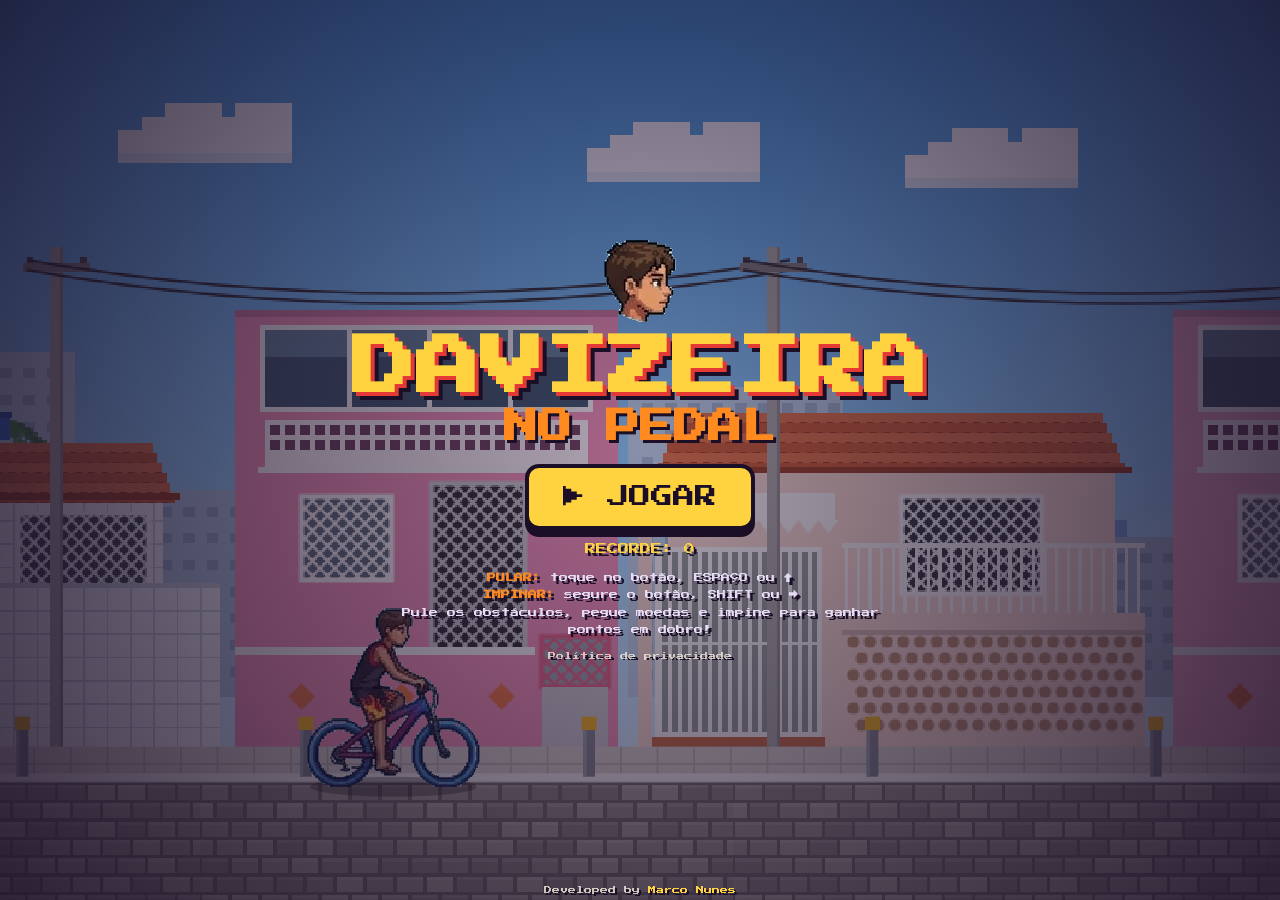
==== index.html @ 4e3d2de4 "Davizeira no Pedal: jogo de bike em pixel art (HTML, CSS e JS) - Sprites recortados da folha origina" ====
<!DOCTYPE html>
<html lang="pt-BR">
<head>
  <meta charset="UTF-8">
  <meta name="viewport" content="width=device-width, initial-scale=1.0, viewport-fit=cover, user-scalable=no">
  <meta name="theme-color" content="#3f9be6">
  <meta name="description" content="Pedale pela quebrada com o Davizeira: pule obstáculos, pegue moedas e impine a bike!">
  <meta name="mobile-web-app-capable" content="yes">
  <meta name="apple-mobile-web-app-capable" content="yes">
  <meta name="apple-mobile-web-app-status-bar-style" content="black-translucent">
  <title>Davizeira no Pedal</title>
  <link rel="manifest" href="manifest.json">
  <link rel="icon" type="image/png" href="icons/icon-192.png">
  <link rel="apple-touch-icon" href="icons/apple-touch-icon.png">
  <link rel="preconnect" href="https://fonts.googleapis.com">
  <link rel="preconnect" href="https://fonts.gstatic.com" crossorigin>
  <link href="https://fonts.googleapis.com/css2?family=Press+Start+2P&display=swap" rel="stylesheet">
  <link rel="stylesheet" href="style.css">
</head>
<body>
  <canvas id="tela"></canvas>

  <!-- HUD -->
  <div class="hud" id="hud" hidden>
    <div class="hud-esq">
      <div class="vidas" id="vidas"></div>
      <div class="moedas"><img src="assets/sprites/icone_7.png" alt=""> <span id="moedas">0</span></div>
    </div>
    <div class="hud-centro">
      <div class="pontos" id="pontos">0</div>
      <div class="combo" id="combo"></div>
    </div>
    <div class="hud-dir">
      <button class="hud-btn" id="btn-som" aria-label="Som">🔊</button>
      <button class="hud-btn" id="btn-pausa" aria-label="Pausar">⏸</button>
    </div>
  </div>

  <!-- Controles de toque -->
  <div class="controles" id="controles" hidden>
    <button class="ctrl ctrl-impinar" id="btn-impinar">IMPINAR</button>
    <button class="ctrl ctrl-especial" id="btn-especial" hidden>
      <span>★ ESPECIAL</span>
      <i class="vida-especial"><b id="barra-especial"></b></i>
    </button>
    <button class="ctrl ctrl-pular" id="btn-pular">PULAR</button>
  </div>

  <!-- Tela inicial -->
  <section class="painel ativo" id="tela-inicio">
    <div class="caixa">
      <img class="cabeca" src="assets/sprites/icone_2.png" alt="Davi">
      <h1 class="titulo">
        <span class="t1">DAVIZEIRA</span>
        <span class="t2">NO PEDAL</span>
      </h1>
      <button class="btn-jogar" id="btn-jogar">▶ JOGAR</button>
      <p class="recorde">RECORDE: <span id="recorde-inicio">0</span></p>
      <div class="dicas">
        <p><b>PULAR:</b> toque no botão, ESPAÇO ou ↑</p>
        <p><b>IMPINAR:</b> segure o botão, SHIFT ou →</p>
        <p>Pule os obstáculos, pegue moedas e impine para ganhar pontos em dobro!</p>
      </div>
      <p class="girar">📱↻ Gire o celular para jogar melhor</p>
      <a class="link-privacidade" href="privacidade.html">Política de privacidade</a>
    </div>
  </section>

  <!-- Pausa -->
  <section class="painel" id="tela-pausa">
    <div class="caixa">
      <h2 class="subtitulo">PAUSADO</h2>
      <button class="btn-jogar" id="btn-continuar">▶ CONTINUAR</button>
      <button class="btn-sec" id="btn-sair">MENU</button>
    </div>
  </section>

  <!-- Fim de jogo -->
  <section class="painel" id="tela-fim">
    <div class="caixa">
      <img class="queda" src="assets/sprites/icone_4.png" alt="">
      <h2 class="subtitulo">SE LASCOU!</h2>
      <div class="resultado">
        <p>PONTOS <b id="fim-pontos">0</b></p>
        <p>MOEDAS <b id="fim-moedas">0</b></p>
        <p>RECORDE <b id="fim-recorde">0</b></p>
      </div>
      <p class="novo-recorde" id="novo-recorde" hidden>🏆 NOVO RECORDE!</p>
      <button class="btn-jogar" id="btn-denovo">↻ JOGAR DE NOVO</button>
      <button class="btn-sec" id="btn-menu">MENU</button>
    </div>
  </section>

  <footer class="credito">Developed by <b>Marco Nunes</b></footer>

  <script src="game.js"></script>
  <script>
    // Instala o service worker (funcionar offline / virar app)
    if ('serviceWorker' in navigator) {
      window.addEventListener('load', () => navigator.serviceWorker.register('service-worker.js'));
    }
  </script>
</body>
</html>
---- style.css ----
* {
  margin: 0;
  padding: 0;
  box-sizing: border-box;
}

[hidden] { display: none !important; }

:root {
  --roxo: #2b1840;
  --laranja: #ff8a1f;
  --amarelo: #ffd23f;
  --vermelho: #e53935;
  --azul: #3f6fe0;
  --texto: #fff8e7;
  --sombra: #1a0f26;
}

html, body {
  height: 100%;
  overflow: hidden;
  background: var(--roxo);
  color: var(--texto);
  font-family: 'Press Start 2P', monospace;
  -webkit-user-select: none;
  user-select: none;
  touch-action: none;
  -webkit-tap-highlight-color: transparent;
}

#tela {
  position: fixed;
  inset: 0;
  width: 100%;
  height: 100%;
  display: block;
  image-rendering: pixelated;
}

button {
  font-family: inherit;
  cursor: pointer;
}

/* ---------- HUD ---------- */
.hud {
  position: fixed;
  top: 0;
  left: 0;
  right: 0;
  display: flex;
  justify-content: space-between;
  align-items: flex-start;
  padding: max(10px, env(safe-area-inset-top)) max(12px, env(safe-area-inset-right)) 0 max(12px, env(safe-area-inset-left));
  pointer-events: none;
  text-shadow: 3px 3px 0 var(--sombra);
}

.hud-esq,
.hud-dir {
  display: flex;
  gap: 10px;
  align-items: center;
  flex: 1;
}

.hud-esq { flex-direction: column; align-items: flex-start; gap: 8px; }
.hud-dir { justify-content: flex-end; }

.vidas { display: flex; gap: 4px; }
.vidas img { width: 26px; image-rendering: pixelated; }
.vidas img.perdida { filter: grayscale(1) brightness(0.4); }

.moedas {
  display: flex;
  align-items: center;
  gap: 6px;
  font-size: 14px;
  color: var(--amarelo);
}

.moedas img { width: 20px; image-rendering: pixelated; }

.hud-centro { text-align: center; flex: 1; }

.pontos {
  font-size: clamp(16px, 3vw, 26px);
}

.combo {
  margin-top: 8px;
  font-size: 12px;
  color: var(--laranja);
  min-height: 1em;
  animation: piscar 0.5s steps(2) infinite;
}

.combo:empty { animation: none; }

.hud-btn {
  pointer-events: auto;
  width: 44px;
  height: 44px;
  font-size: 18px;
  color: var(--texto);
  background: rgba(26, 15, 38, 0.55);
  border: 3px solid var(--texto);
  border-radius: 8px;
}

/* ---------- Controles de toque ---------- */
.controles {
  position: fixed;
  left: 0;
  right: 0;
  bottom: 0;
  display: flex;
  justify-content: space-between;
  padding: 0 max(16px, env(safe-area-inset-right)) max(16px, env(safe-area-inset-bottom)) max(16px, env(safe-area-inset-left));
  pointer-events: none;
}

.ctrl {
  pointer-events: auto;
  width: clamp(84px, 15vw, 140px);
  height: clamp(58px, 20vh, 100px);
  font-size: clamp(9px, 1.6vw, 13px);
  color: var(--texto);
  border: 3px solid rgba(255, 248, 231, 0.9);
  border-radius: 18px;
  box-shadow: 0 5px 0 rgba(26, 15, 38, 0.7);
  text-shadow: 2px 2px 0 var(--sombra);
  touch-action: none;
}

.ctrl-impinar { background: rgba(63, 111, 224, 0.55); }
.ctrl-pular { background: rgba(229, 57, 53, 0.55); }

.ctrl.apertado {
  transform: translateY(4px);
  box-shadow: 0 2px 0 var(--sombra);
  filter: brightness(1.2);
}

/* Em computador com mouse, os botões ficam discretos (usa-se o teclado) */
@media (hover: hover) and (pointer: fine) {
  .ctrl { opacity: 0.55; }
}

/* ---------- Telas (início, pausa, fim) ---------- */
.painel {
  position: fixed;
  inset: 0;
  display: none;
  align-items: center;
  justify-content: center;
  padding: 16px;
  background: radial-gradient(circle, rgba(43, 24, 64, 0.35), rgba(26, 15, 38, 0.85));
}

.painel.ativo { display: flex; }

.caixa {
  display: flex;
  flex-direction: column;
  align-items: center;
  gap: 14px;
  max-height: 100%;
  overflow-y: auto;
  text-align: center;
  text-shadow: 3px 3px 0 var(--sombra);
}

.cabeca {
  width: 72px;
  image-rendering: pixelated;
  animation: balancar 1.6s ease-in-out infinite;
}

.titulo {
  display: flex;
  flex-direction: column;
  gap: 10px;
  line-height: 1;
}

.titulo .t1 {
  font-size: clamp(26px, 7vw, 64px);
  color: var(--amarelo);
  text-shadow: 4px 4px 0 var(--vermelho), 8px 8px 0 var(--sombra);
}

.titulo .t2 {
  font-size: clamp(16px, 4vw, 34px);
  color: var(--laranja);
  text-shadow: 3px 3px 0 var(--sombra);
}

.subtitulo {
  font-size: clamp(22px, 5vw, 40px);
  color: var(--amarelo);
  text-shadow: 4px 4px 0 var(--vermelho), 7px 7px 0 var(--sombra);
}

.btn-jogar {
  margin-top: 6px;
  padding: 18px 34px;
  font-size: clamp(14px, 2.6vw, 22px);
  color: var(--sombra);
  background: var(--amarelo);
  border: 4px solid var(--sombra);
  border-radius: 14px;
  box-shadow: 0 7px 0 var(--sombra);
  text-shadow: none;
  animation: pulsar 1.2s ease-in-out infinite;
}

.btn-jogar:active {
  transform: translateY(5px);
  box-shadow: 0 2px 0 var(--sombra);
}

.btn-sec {
  padding: 12px 24px;
  font-size: 12px;
  color: var(--texto);
  background: transparent;
  border: 3px solid var(--texto);
  border-radius: 10px;
}

.recorde {
  font-size: 11px;
  color: var(--amarelo);
}

.dicas {
  max-width: 520px;
  font-size: 9px;
  line-height: 1.9;
  color: #e6dcf5;
}

.dicas b { color: var(--laranja); }

.girar {
  display: none;
  font-size: 10px;
  color: var(--laranja);
  animation: piscar 1s steps(2) infinite;
}

@media (orientation: portrait) and (max-width: 700px) {
  .girar { display: block; }
}

.queda { width: 140px; image-rendering: pixelated; }

.resultado {
  display: grid;
  gap: 10px;
  font-size: 12px;
}

.resultado b { color: var(--amarelo); margin-left: 8px; }

.novo-recorde {
  font-size: 12px;
  color: var(--laranja);
  animation: piscar 0.6s steps(2) infinite;
}

.credito {
  position: fixed;
  left: 0;
  right: 0;
  bottom: max(6px, env(safe-area-inset-bottom));
  text-align: center;
  font-size: 8px;
  color: rgba(255, 248, 231, 0.75);
  text-shadow: 2px 2px 0 var(--sombra);
  pointer-events: none;
}

.credito b { color: var(--amarelo); font-weight: normal; }

body.jogando .credito { display: none; }

/* Telas baixas (celular deitado) */
@media (max-height: 460px) {
  .caixa { gap: 8px; }
  .cabeca { width: 48px; }
  .titulo .t1 { font-size: clamp(22px, 9vh, 48px); }
  .dicas { font-size: 8px; line-height: 1.7; }
  .btn-jogar { padding: 12px 26px; }
}

@keyframes pulsar {
  50% { transform: scale(1.06); }
}

@keyframes piscar {
  50% { opacity: 0.35; }
}

@keyframes balancar {
  50% { transform: rotate(-8deg) translateY(-4px); }
}

.link-privacidade {
  font-size: 8px;
  color: rgba(255, 248, 231, 0.7);
}

/* ---------- Botão do especial ---------- */
.ctrl-especial {
  position: absolute;
  left: 50%;
  bottom: max(16px, env(safe-area-inset-bottom));
  transform: translateX(-50%);
  display: flex;
  flex-direction: column;
  align-items: center;
  justify-content: center;
  gap: 8px;
  width: clamp(130px, 22vw, 200px);
  color: var(--sombra);
  text-shadow: none;
  background: linear-gradient(180deg, #ffe680, #ffb300);
  border-color: #fff8e7;
  opacity: 1 !important;
  animation: especial 0.6s ease-in-out infinite;
}

.ctrl-especial.apertado { transform: translateX(-50%) translateY(4px); }

.vida-especial {
  display: block;
  width: 80%;
  height: 8px;
  background: rgba(26, 15, 38, 0.45);
  border-radius: 4px;
  overflow: hidden;
}

.vida-especial b {
  display: block;
  height: 100%;
  width: 100%;
  background: #e53935;
  border-radius: 4px;
}

@keyframes especial {
  50% { box-shadow: 0 5px 0 var(--sombra), 0 0 26px 6px rgba(255, 210, 63, 0.85); }
}
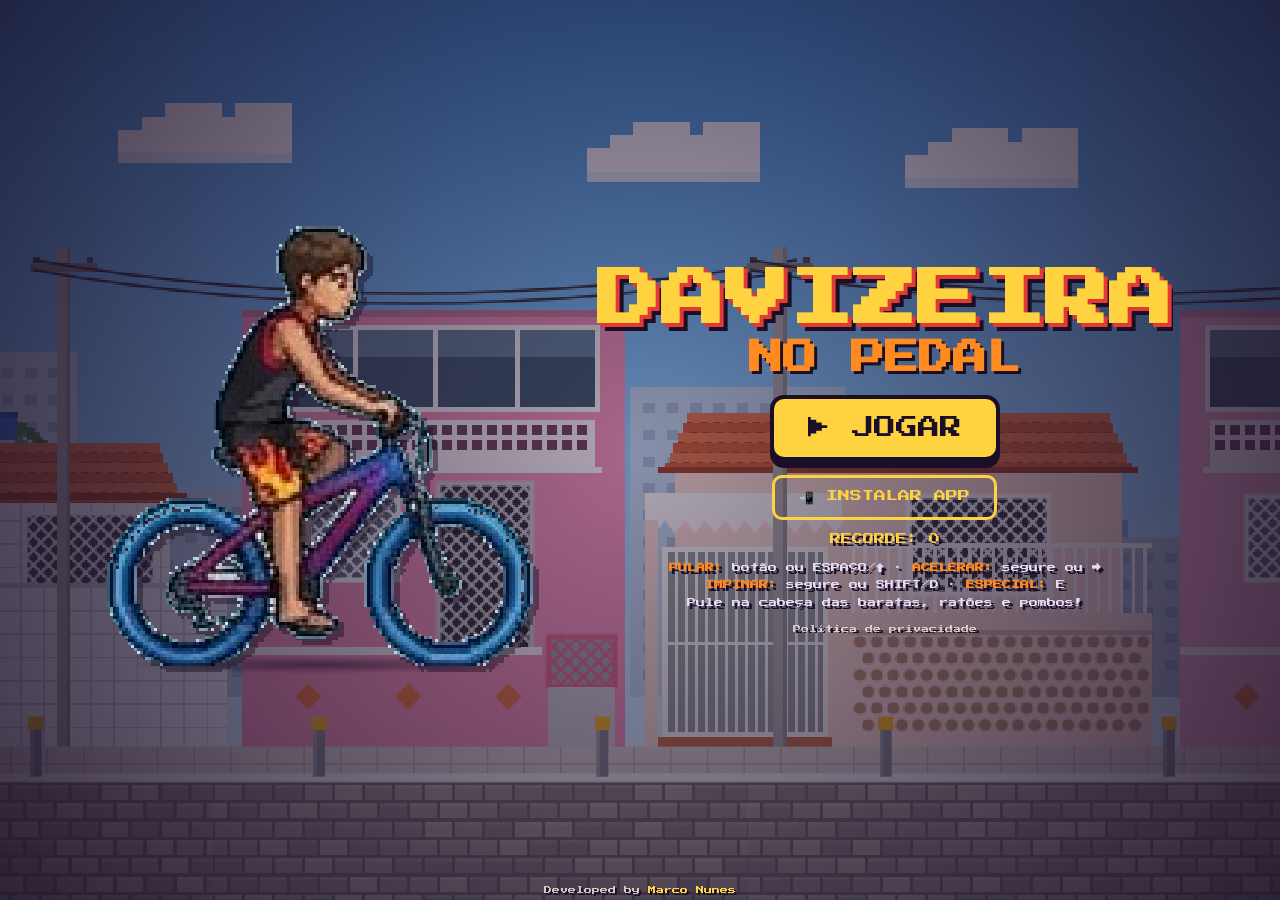
==== commit 3d54ba88: "Inimigos para pisar, botão de acelerar, instalar app e Davi na tela inicial - Inimigos originais em " ====
--- a/index.html
+++ b/index.html
@@ -43,26 +43,44 @@
       <span>★ ESPECIAL</span>
       <i class="vida-especial"><b id="barra-especial"></b></i>
     </button>
-    <button class="ctrl ctrl-pular" id="btn-pular">PULAR</button>
+    <div class="ctrl-dir">
+      <button class="ctrl ctrl-acelerar" id="btn-acelerar">ACELERAR</button>
+      <button class="ctrl ctrl-pular" id="btn-pular">PULAR</button>
+    </div>
   </div>
 
   <!-- Tela inicial -->
   <section class="painel ativo" id="tela-inicio">
+    <div class="inicio-layout">
+    <div class="heroi">
+      <img class="davi-grande" id="davi-grande" src="assets/sprites/pedal_0.png" alt="Davizeira na bike">
+      <div class="chao-heroi"></div>
+    </div>
     <div class="caixa">
-      <img class="cabeca" src="assets/sprites/icone_2.png" alt="Davi">
       <h1 class="titulo">
         <span class="t1">DAVIZEIRA</span>
         <span class="t2">NO PEDAL</span>
       </h1>
       <button class="btn-jogar" id="btn-jogar">▶ JOGAR</button>
+      <button class="btn-sec btn-instalar" id="btn-instalar" hidden>📲 INSTALAR APP</button>
       <p class="recorde">RECORDE: <span id="recorde-inicio">0</span></p>
       <div class="dicas">
-        <p><b>PULAR:</b> toque no botão, ESPAÇO ou ↑</p>
-        <p><b>IMPINAR:</b> segure o botão, SHIFT ou →</p>
-        <p>Pule os obstáculos, pegue moedas e impine para ganhar pontos em dobro!</p>
+        <p><b>PULAR:</b> botão ou ESPAÇO/↑ · <b>ACELERAR:</b> segure ou →</p>
+        <p><b>IMPINAR:</b> segure ou SHIFT/D · <b>ESPECIAL:</b> E</p>
+        <p>Pule na cabeça das baratas, ratões e pombos!</p>
       </div>
       <p class="girar">📱↻ Gire o celular para jogar melhor</p>
       <a class="link-privacidade" href="privacidade.html">Política de privacidade</a>
+    </div>
+    </div>
+  </section>
+
+  <!-- Ajuda para instalar quando o navegador não abre a instalação sozinho -->
+  <section class="painel" id="tela-instalar">
+    <div class="caixa">
+      <h2 class="subtitulo">INSTALAR</h2>
+      <div class="dicas passo-a-passo" id="passos-instalar"></div>
+      <button class="btn-jogar" id="btn-fechar-instalar">OK</button>
     </div>
   </section>
 
--- a/style.css
+++ b/style.css
@@ -354,3 +354,79 @@
 @keyframes especial {
   50% { box-shadow: 0 5px 0 var(--sombra), 0 0 26px 6px rgba(255, 210, 63, 0.85); }
 }
+
+/* ---------- Botões da direita: acelerar + pular ---------- */
+.ctrl-dir {
+  display: flex;
+  align-items: flex-end;
+  gap: 12px;
+}
+
+.ctrl-acelerar { background: rgba(46, 158, 58, 0.55); }
+
+/* ---------- Instalar app ---------- */
+.btn-instalar {
+  border-color: var(--amarelo);
+  color: var(--amarelo);
+}
+
+.passo-a-passo {
+  max-width: 460px;
+  font-size: 11px;
+  line-height: 2.1;
+  text-align: left;
+}
+
+#tela-instalar { z-index: 10; }
+
+/* ---------- Tela inicial: Davi grande parado na bike ---------- */
+.inicio-layout {
+  display: flex;
+  align-items: center;
+  justify-content: center;
+  gap: clamp(16px, 5vw, 72px);
+  width: 100%;
+  max-height: 100%;
+}
+
+.heroi {
+  position: relative;
+  display: flex;
+  flex-direction: column;
+  align-items: center;
+  flex-shrink: 0;
+}
+
+.davi-grande {
+  height: min(64vh, 440px);
+  image-rendering: pixelated;
+  image-rendering: crisp-edges;
+  filter: drop-shadow(6px 6px 0 rgba(26, 15, 38, 0.45));
+  animation: respirar 2.4s ease-in-out infinite;
+  transform-origin: 50% 100%;
+  position: relative;
+  z-index: 1;
+}
+
+.chao-heroi {
+  width: 92%;
+  height: 18px;
+  margin-top: -10px;
+  border-radius: 50%;
+  background: radial-gradient(ellipse, rgba(26, 15, 38, 0.55), transparent 70%);
+}
+
+@keyframes respirar {
+  50% { transform: scaleY(1.015) translateY(-2px); }
+}
+
+/* celular em pé: Davi em cima, menu embaixo */
+@media (orientation: portrait) {
+  .inicio-layout { flex-direction: column; gap: 10px; }
+  .davi-grande { height: min(30vh, 260px); }
+}
+
+/* celular deitado: Davi menor para caber o menu */
+@media (max-height: 460px) {
+  .davi-grande { height: 72vh; }
+}
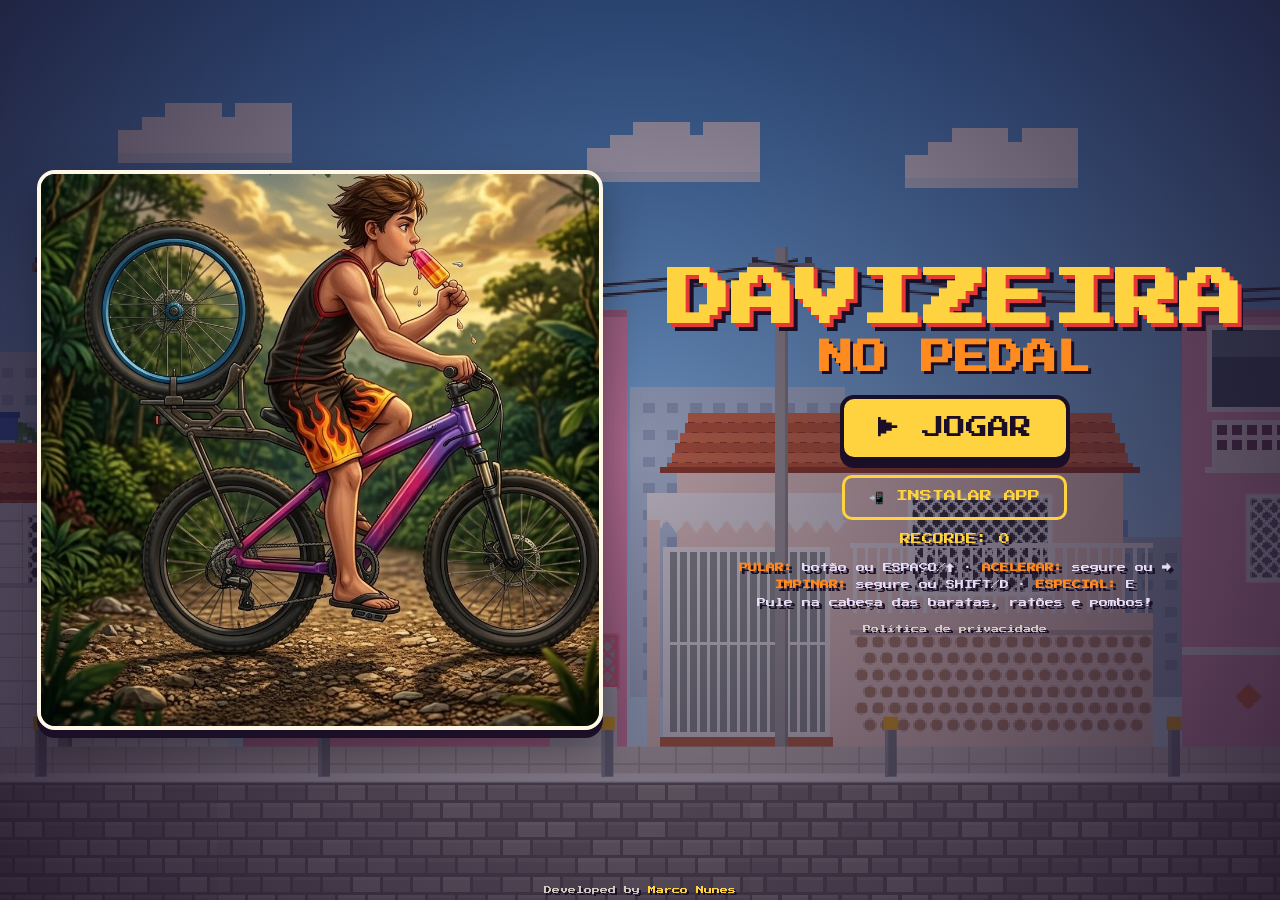
==== commit 1bb88bb3: "Tela inicial com a ilustração do Davi em alta resolução - Troca o sprite pixelado ampliado pela ilus" ====
--- a/index.html
+++ b/index.html
@@ -53,8 +53,7 @@
   <section class="painel ativo" id="tela-inicio">
     <div class="inicio-layout">
     <div class="heroi">
-      <img class="davi-grande" id="davi-grande" src="assets/sprites/pedal_0.png" alt="Davizeira na bike">
-      <div class="chao-heroi"></div>
+      <img class="capa" id="capa" src="assets/capa.jpg" alt="Davizeira na bike">
     </div>
     <div class="caixa">
       <h1 class="titulo">
--- a/style.css
+++ b/style.css
@@ -379,7 +379,7 @@
 
 #tela-instalar { z-index: 10; }
 
-/* ---------- Tela inicial: Davi grande parado na bike ---------- */
+/* ---------- Tela inicial: ilustração do Davi na bike ---------- */
 .inicio-layout {
   display: flex;
   align-items: center;
@@ -397,36 +397,37 @@
   flex-shrink: 0;
 }
 
-.davi-grande {
-  height: min(64vh, 440px);
-  image-rendering: pixelated;
-  image-rendering: crisp-edges;
-  filter: drop-shadow(6px 6px 0 rgba(26, 15, 38, 0.45));
-  animation: respirar 2.4s ease-in-out infinite;
-  transform-origin: 50% 100%;
-  position: relative;
-  z-index: 1;
-}
-
-.chao-heroi {
-  width: 92%;
-  height: 18px;
-  margin-top: -10px;
-  border-radius: 50%;
-  background: radial-gradient(ellipse, rgba(26, 15, 38, 0.55), transparent 70%);
-}
-
-@keyframes respirar {
-  50% { transform: scaleY(1.015) translateY(-2px); }
+/* ilustração com fundo (cartão com moldura) */
+.capa {
+  height: min(80vh, 560px);
+  max-width: 48vw;
+  object-fit: cover;
+  border: 4px solid var(--texto);
+  border-radius: 18px;
+  box-shadow: 0 8px 0 var(--sombra), 0 18px 40px rgba(0, 0, 0, 0.35);
+  animation: flutuar 3s ease-in-out infinite;
+}
+
+/* ilustração recortada (fundo transparente): solta em cima do cenário */
+.capa.recortada {
+  border: none;
+  border-radius: 0;
+  box-shadow: none;
+  object-fit: contain;
+  filter: drop-shadow(0 10px 14px rgba(0, 0, 0, 0.45));
+}
+
+@keyframes flutuar {
+  50% { transform: translateY(-6px); }
 }
 
 /* celular em pé: Davi em cima, menu embaixo */
 @media (orientation: portrait) {
   .inicio-layout { flex-direction: column; gap: 10px; }
-  .davi-grande { height: min(30vh, 260px); }
-}
-
-/* celular deitado: Davi menor para caber o menu */
+  .capa { height: min(34vh, 300px); max-width: 90vw; }
+}
+
+/* celular deitado: imagem um pouco menor para caber o menu */
 @media (max-height: 460px) {
-  .davi-grande { height: 72vh; }
-}
+  .capa { height: 80vh; }
+}
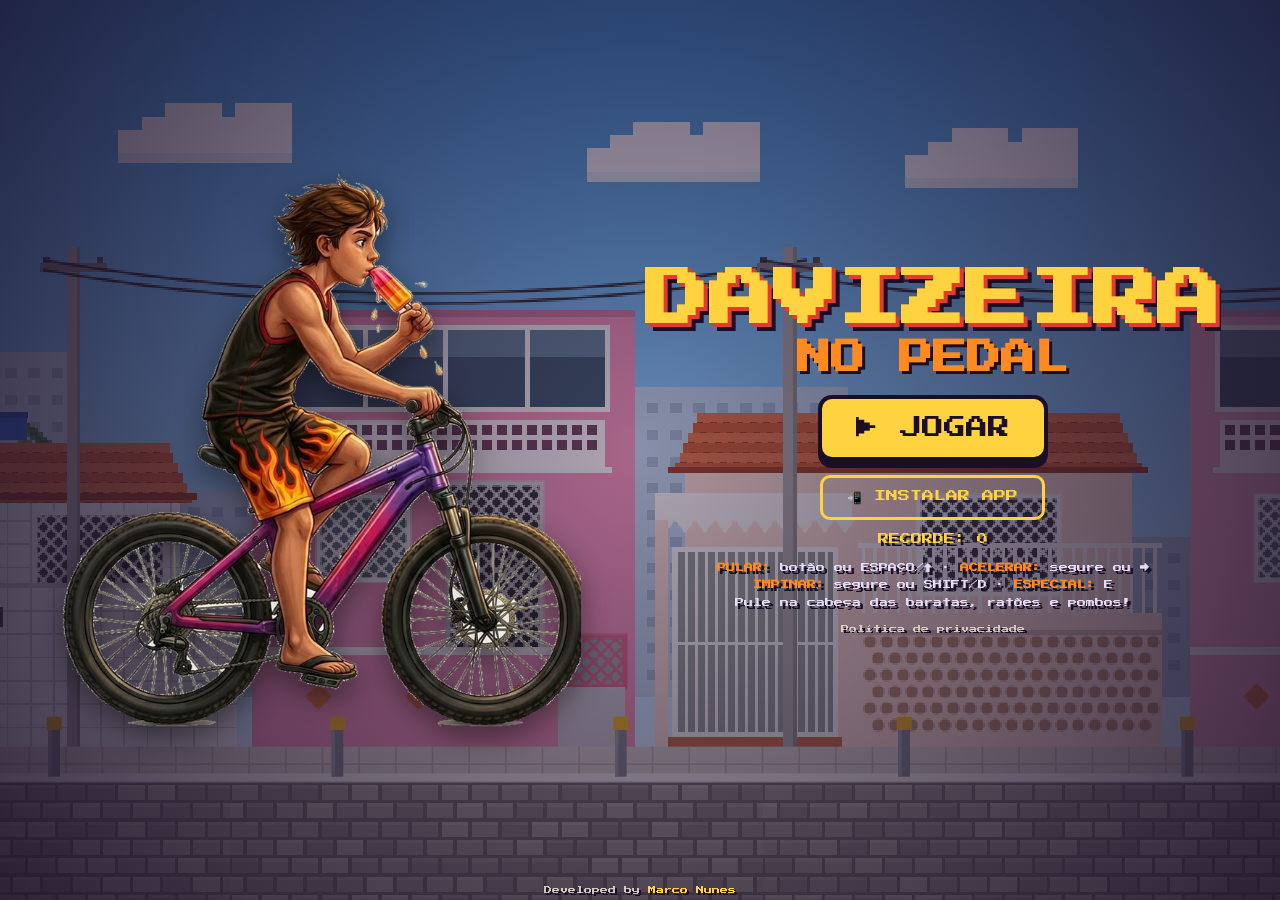
==== commit 5f3fcdc8: "Davi recortado em alta resolução na tela inicial - Ilustração nova do Davi na bike com o fundo remov" ====
--- a/index.html
+++ b/index.html
@@ -53,7 +53,7 @@
   <section class="painel ativo" id="tela-inicio">
     <div class="inicio-layout">
     <div class="heroi">
-      <img class="capa" id="capa" src="assets/capa.jpg" alt="Davizeira na bike">
+      <img class="capa recortada" id="capa" src="assets/davi.png" alt="Davizeira na bike">
     </div>
     <div class="caixa">
       <h1 class="titulo">
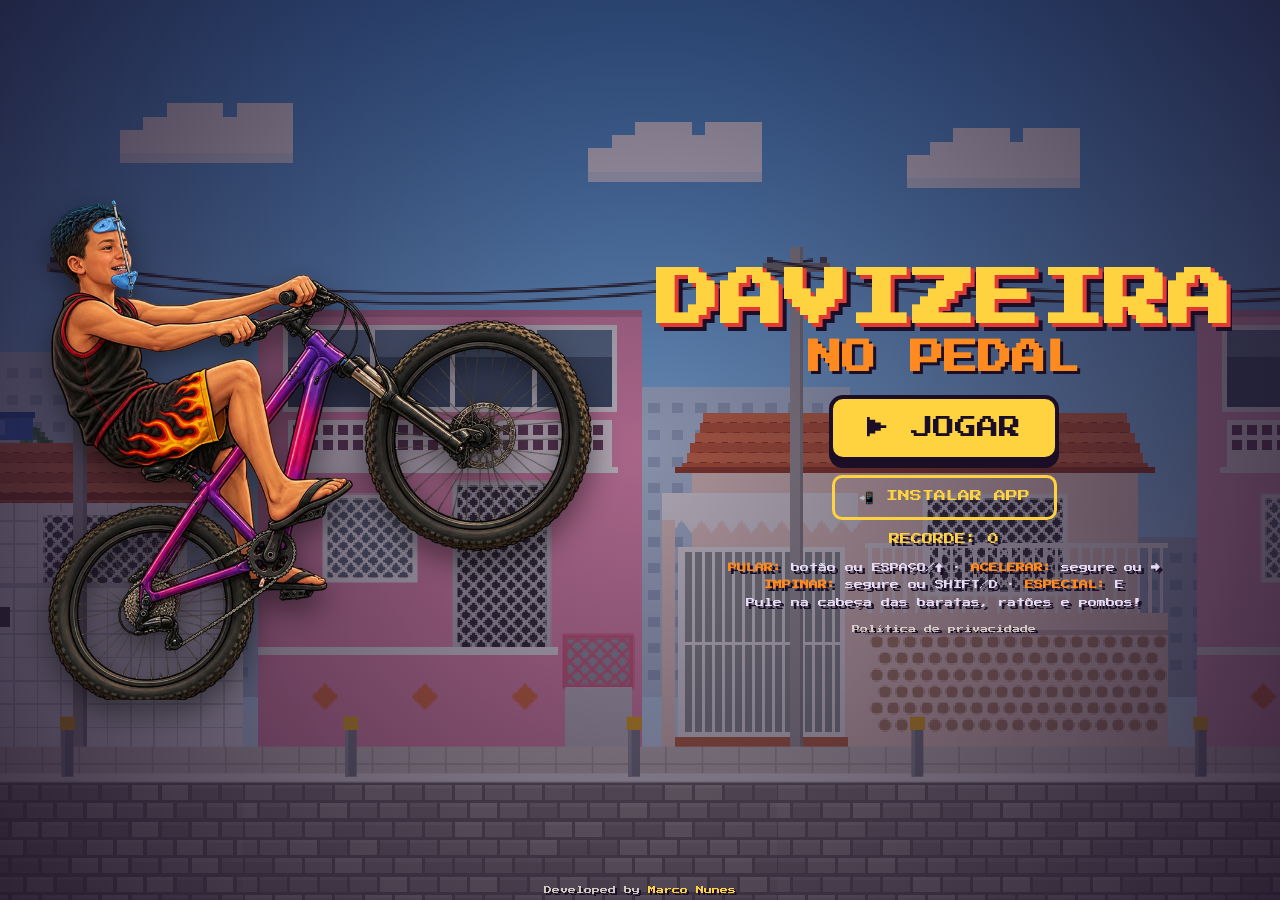
==== commit 296f9b65: "Tela inicial com o Davi impinando, pneus girando - Nova ilustração do Davi impinando (fundo transpar" ====
--- a/index.html
+++ b/index.html
@@ -53,7 +53,11 @@
   <section class="painel ativo" id="tela-inicio">
     <div class="inicio-layout">
     <div class="heroi">
-      <img class="capa recortada" id="capa" src="assets/davi.png" alt="Davizeira na bike">
+      <div class="impinando" id="impinando" role="img" aria-label="Davizeira impinando a bike">
+        <img class="impinando-base" src="assets/davi-impinando.png" alt="">
+        <span class="pneu" data-roda="traseira"></span>
+        <span class="pneu" data-roda="dianteira"></span>
+      </div>
     </div>
     <div class="caixa">
       <h1 class="titulo">
--- a/style.css
+++ b/style.css
@@ -431,3 +431,51 @@
 @media (max-height: 460px) {
   .capa { height: 80vh; }
 }
+
+/* ---------- Tela inicial: Davi impinando, com pneus girando ---------- */
+.impinando {
+  position: relative;
+  height: min(72vh, 500px);
+  aspect-ratio: 900 / 827;
+  max-width: 50vw;
+  filter: drop-shadow(0 12px 14px rgba(0, 0, 0, 0.45));
+  transform-origin: 18% 99%;            /* apoio na roda de trás */
+  animation: grau 1.8s ease-in-out infinite;
+}
+
+.impinando-base {
+  display: block;
+  width: 100%;
+  height: 100%;
+}
+
+/* anel do pneu, com a mesma imagem por baixo, girando no lugar */
+.pneu {
+  position: absolute;
+  border-radius: 50%;
+  background-repeat: no-repeat;
+  -webkit-mask-image: radial-gradient(closest-side, transparent 70%, #000 73%, #000 97%, transparent 100%);
+  mask-image: radial-gradient(closest-side, transparent 70%, #000 73%, #000 97%, transparent 100%);
+  animation: rodar 0.12s linear infinite;
+}
+
+@keyframes rodar {
+  to { transform: rotate(9deg); }       /* um "dente" do pneu: parece giro contínuo */
+}
+
+@keyframes grau {
+  0%, 100% { transform: rotate(-1.5deg); }
+  50% { transform: rotate(2deg) translateY(-2px); }
+}
+
+@media (orientation: portrait) {
+  .impinando { height: auto; width: min(82vw, 380px); max-width: none; }
+}
+
+@media (max-height: 460px) {
+  .impinando { height: 78vh; }
+}
+
+@media (prefers-reduced-motion: reduce) {
+  .impinando, .pneu { animation: none; }
+}
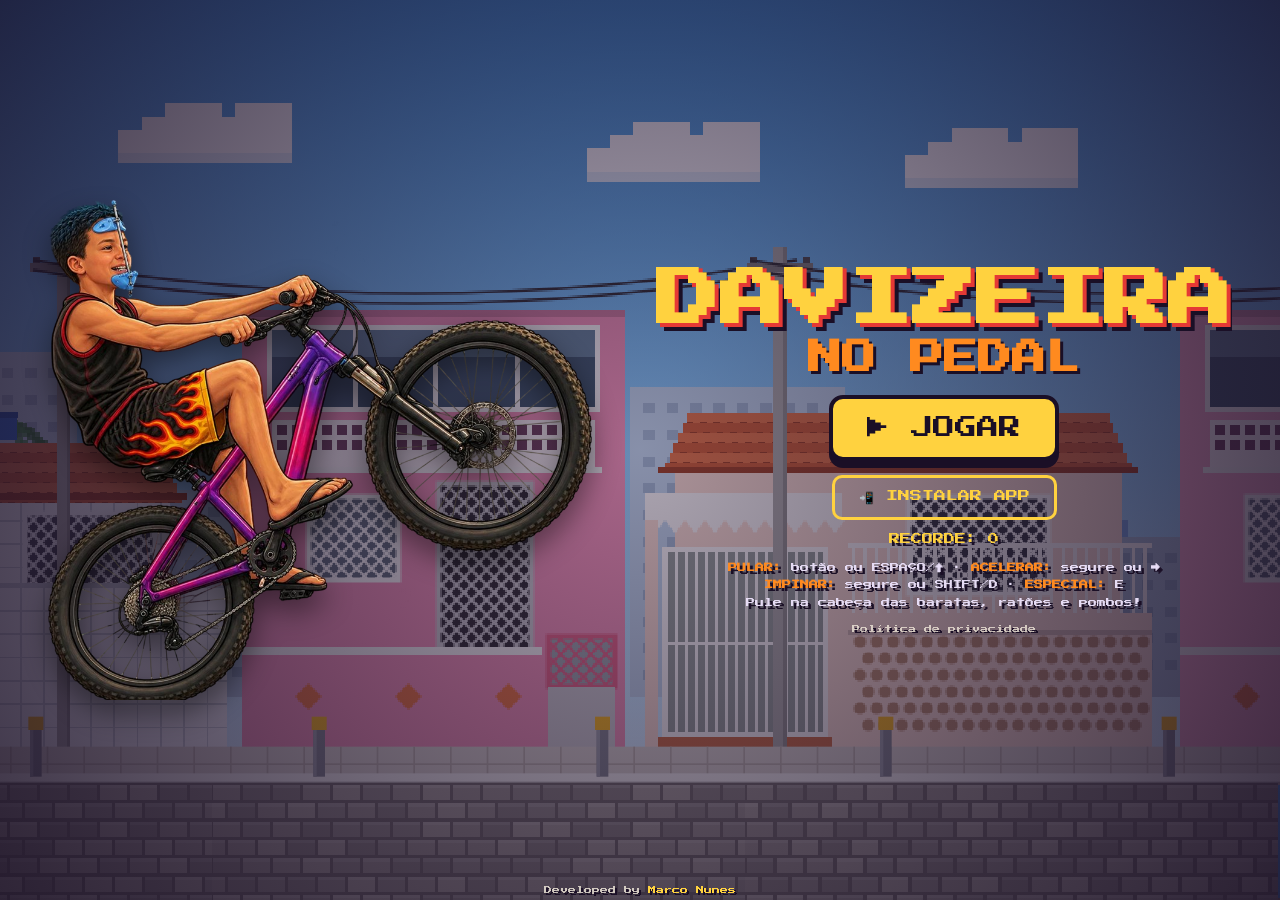
==== commit 3f40e2f9: "Tela inicial: sem pneus girando e ilustração 73% mais leve - Remove os anéis que giravam sobre os pn" ====
--- a/index.html
+++ b/index.html
@@ -54,9 +54,7 @@
     <div class="inicio-layout">
     <div class="heroi">
       <div class="impinando" id="impinando" role="img" aria-label="Davizeira impinando a bike">
-        <img class="impinando-base" src="assets/davi-impinando.png" alt="">
-        <span class="pneu" data-roda="traseira"></span>
-        <span class="pneu" data-roda="dianteira"></span>
+        <img class="impinando-base" src="assets/davi-impinando.jpg" alt="">
       </div>
     </div>
     <div class="caixa">
--- a/style.css
+++ b/style.css
@@ -432,7 +432,7 @@
   .capa { height: 80vh; }
 }
 
-/* ---------- Tela inicial: Davi impinando, com pneus girando ---------- */
+/* ---------- Tela inicial: Davi impinando ---------- */
 .impinando {
   position: relative;
   height: min(72vh, 500px);
@@ -443,24 +443,15 @@
   animation: grau 1.8s ease-in-out infinite;
 }
 
+/* cor em JPEG (leve) + transparência numa máscara PNG: mesma qualidade, bem menor */
 .impinando-base {
   display: block;
   width: 100%;
   height: 100%;
-}
-
-/* anel do pneu, com a mesma imagem por baixo, girando no lugar */
-.pneu {
-  position: absolute;
-  border-radius: 50%;
-  background-repeat: no-repeat;
-  -webkit-mask-image: radial-gradient(closest-side, transparent 70%, #000 73%, #000 97%, transparent 100%);
-  mask-image: radial-gradient(closest-side, transparent 70%, #000 73%, #000 97%, transparent 100%);
-  animation: rodar 0.12s linear infinite;
-}
-
-@keyframes rodar {
-  to { transform: rotate(9deg); }       /* um "dente" do pneu: parece giro contínuo */
+  -webkit-mask-image: url(assets/davi-impinando-mascara.png);
+  mask-image: url(assets/davi-impinando-mascara.png);
+  -webkit-mask-size: 100% 100%;
+  mask-size: 100% 100%;
 }
 
 @keyframes grau {
@@ -477,5 +468,5 @@
 }
 
 @media (prefers-reduced-motion: reduce) {
-  .impinando, .pneu { animation: none; }
-}
+  .impinando { animation: none; }
+}
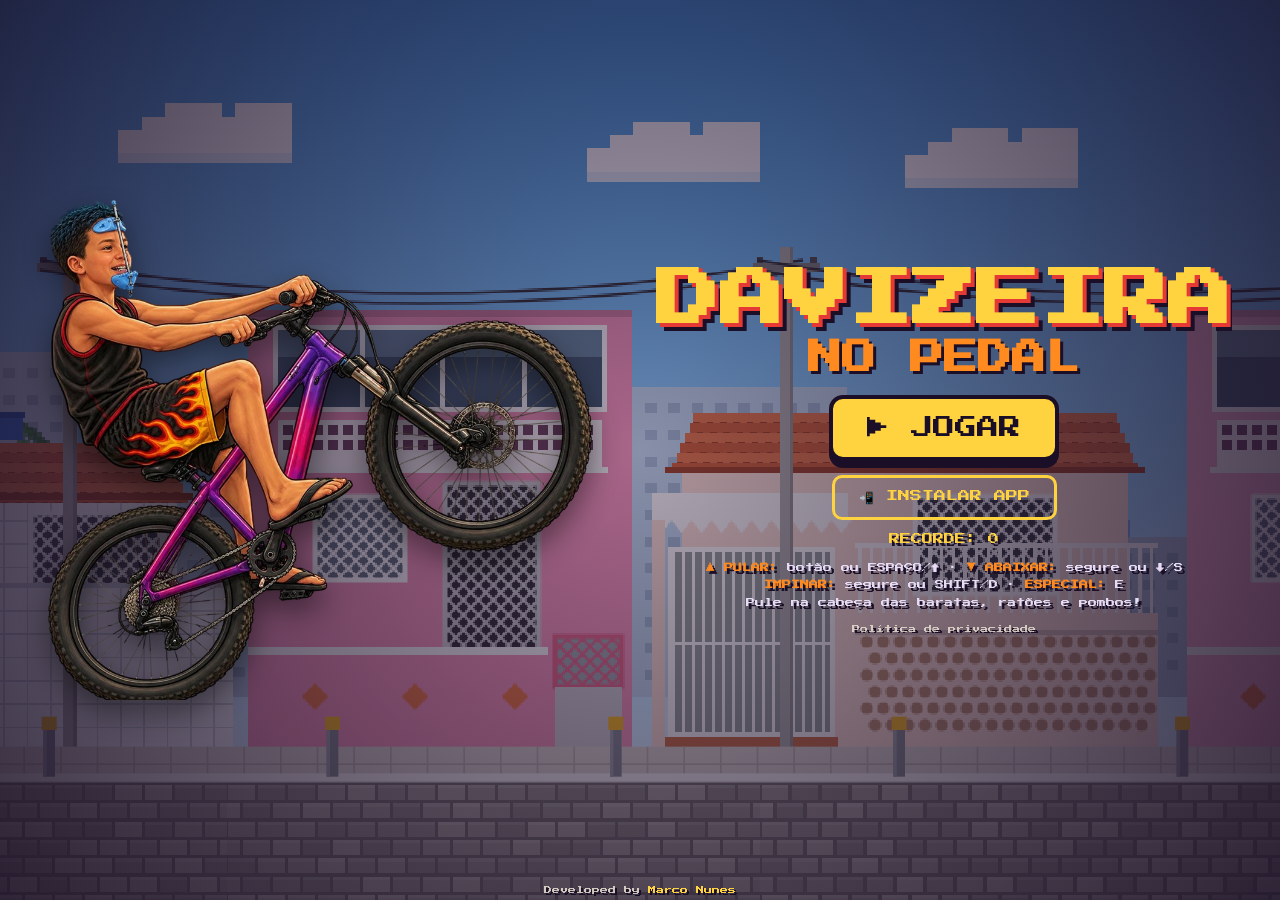
==== commit 36aab300: "Setas ▲ pular e ▼ abaixar; varal e pombo rasante na altura do rosto - Remove o botão e a mecânica de" ====
--- a/index.html
+++ b/index.html
@@ -44,8 +44,8 @@
       <i class="vida-especial"><b id="barra-especial"></b></i>
     </button>
     <div class="ctrl-dir">
-      <button class="ctrl ctrl-acelerar" id="btn-acelerar">ACELERAR</button>
-      <button class="ctrl ctrl-pular" id="btn-pular">PULAR</button>
+      <button class="ctrl ctrl-seta ctrl-pular" id="btn-pular" aria-label="Pular">▲</button>
+      <button class="ctrl ctrl-seta ctrl-abaixar" id="btn-abaixar" aria-label="Abaixar">▼</button>
     </div>
   </div>
 
@@ -66,7 +66,7 @@
       <button class="btn-sec btn-instalar" id="btn-instalar" hidden>📲 INSTALAR APP</button>
       <p class="recorde">RECORDE: <span id="recorde-inicio">0</span></p>
       <div class="dicas">
-        <p><b>PULAR:</b> botão ou ESPAÇO/↑ · <b>ACELERAR:</b> segure ou →</p>
+        <p><b>▲ PULAR:</b> botão ou ESPAÇO/↑ · <b>▼ ABAIXAR:</b> segure ou ↓/S</p>
         <p><b>IMPINAR:</b> segure ou SHIFT/D · <b>ESPECIAL:</b> E</p>
         <p>Pule na cabeça das baratas, ratões e pombos!</p>
       </div>
--- a/style.css
+++ b/style.css
@@ -355,14 +355,22 @@
   50% { box-shadow: 0 5px 0 var(--sombra), 0 0 26px 6px rgba(255, 210, 63, 0.85); }
 }
 
-/* ---------- Botões da direita: acelerar + pular ---------- */
+/* ---------- Botões da direita: setas ▲ pular e ▼ abaixar ---------- */
 .ctrl-dir {
   display: flex;
-  align-items: flex-end;
-  gap: 12px;
-}
-
-.ctrl-acelerar { background: rgba(46, 158, 58, 0.55); }
+  flex-direction: column;
+  gap: 10px;
+}
+
+.ctrl-seta {
+  width: clamp(80px, 13vw, 124px);
+  height: clamp(50px, 16vh, 84px);
+  font-size: clamp(20px, 4vh, 32px);
+  font-family: system-ui, sans-serif;
+  line-height: 1;
+}
+
+.ctrl-abaixar { background: rgba(255, 160, 30, 0.55); }
 
 /* ---------- Instalar app ---------- */
 .btn-instalar {
